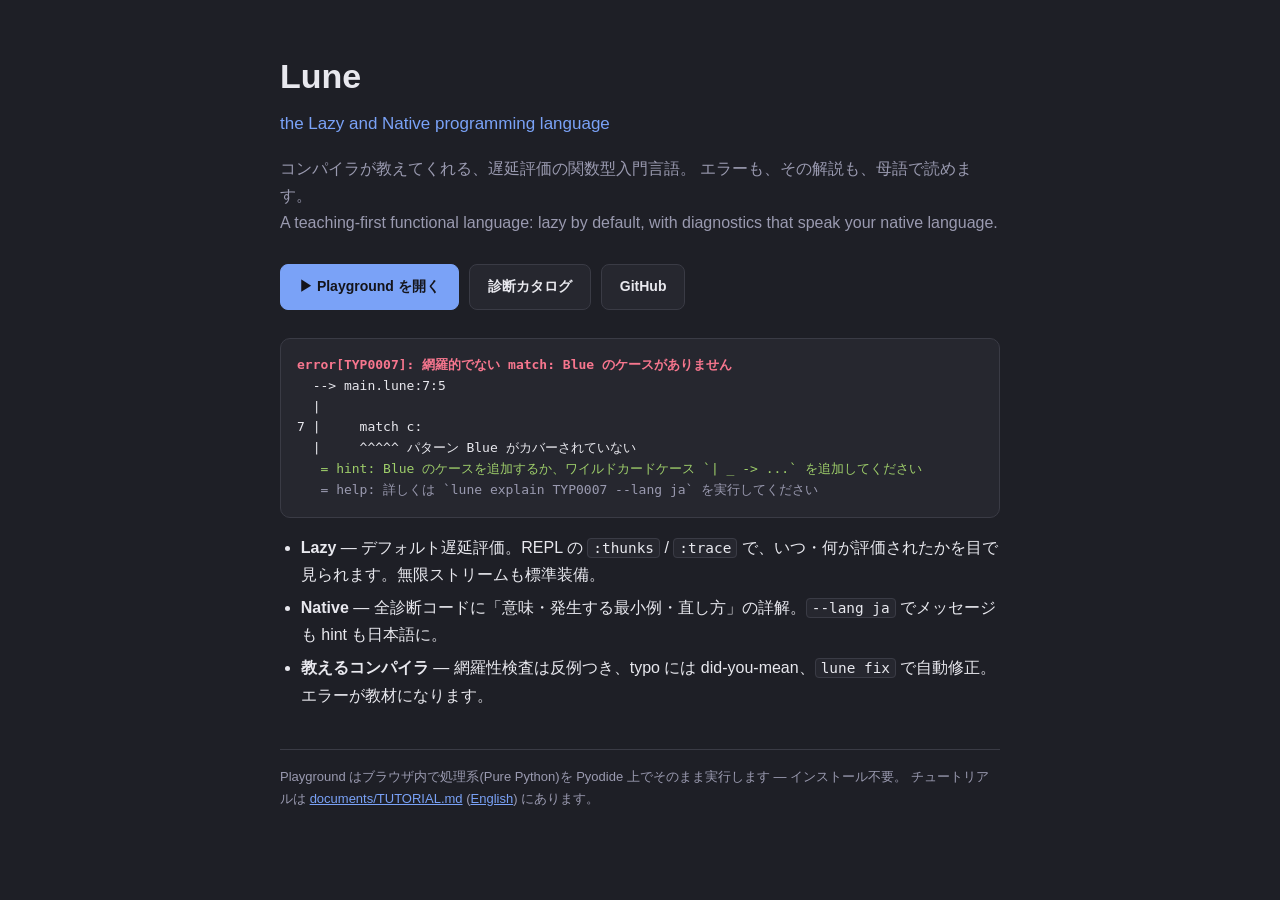
==== index.html @ 10459a68 "chore: ignore .claude/, index the strategy docs, link the English tutorial - .gitignore: `.claude/` " ====
<!DOCTYPE html>
<html lang="ja">
<head>
<meta charset="utf-8">
<meta name="viewport" content="width=device-width, initial-scale=1">
<title>Lune — the Lazy and Native programming language</title>
<style>
  :root {
    --bg: #1e1f26; --panel: #26272f; --border: #3a3b45;
    --fg: #e8e8ee; --dim: #9a9ab0; --accent: #7aa2f7; --hint: #9ece6a; --err: #f7768e;
  }
  * { box-sizing: border-box; }
  body { margin: 0; background: var(--bg); color: var(--fg);
         font-family: -apple-system, "Hiragino Sans", sans-serif; line-height: 1.7; }
  main { max-width: 760px; margin: 0 auto; padding: 48px 20px 64px; }
  h1 { font-size: 34px; margin: 0; }
  .tagline { color: var(--accent); font-size: 17px; margin: 4px 0 0; }
  .lead { color: var(--dim); margin-top: 16px; }
  .links { display: flex; gap: 10px; flex-wrap: wrap; margin: 28px 0; }
  .links a { display: inline-block; padding: 10px 18px; border-radius: 8px;
             text-decoration: none; font-weight: 600; font-size: 14px;
             border: 1px solid var(--border); color: var(--fg); background: var(--panel); }
  .links a.primary { background: var(--accent); border-color: var(--accent); color: #14141a; }
  .links a:hover { border-color: var(--accent); }
  pre { background: var(--panel); border: 1px solid var(--border); border-radius: 10px;
        padding: 16px; overflow-x: auto; font-size: 13px; line-height: 1.6;
        font-family: ui-monospace, "SF Mono", Menlo, monospace; }
  pre .e { color: var(--err); font-weight: 600; }
  pre .h { color: var(--hint); }
  pre .d { color: var(--dim); }
  ul { padding-left: 1.3em; }
  li { margin: 6px 0; }
  code { background: var(--panel); border: 1px solid var(--border); border-radius: 4px;
         padding: 1px 5px; font-family: ui-monospace, monospace; font-size: 0.9em; }
  .footer { color: var(--dim); font-size: 13px; margin-top: 40px;
            border-top: 1px solid var(--border); padding-top: 16px; }
  a { color: var(--accent); }
</style>
</head>
<body>
<main>
  <h1>Lune</h1>
  <p class="tagline">the Lazy and Native programming language</p>
  <p class="lead">
    コンパイラが教えてくれる、遅延評価の関数型入門言語。
    エラーも、その解説も、母語で読めます。<br>
    <span style="color: var(--dim)">A teaching-first functional language: lazy by default,
    with diagnostics that speak your native language.</span>
  </p>

  <div class="links">
    <a class="primary" href="playground/">▶ Playground を開く</a>
    <a href="playground/errors.html">診断カタログ</a>
    <a href="https://github.com/koide55/lune-lang">GitHub</a>
  </div>

<pre><span class="e">error[TYP0007]: 網羅的でない match: Blue のケースがありません</span>
  --> main.lune:7:5
  |
7 |     match c:
  |     ^^^^^ パターン Blue がカバーされていない
   <span class="h">= hint: Blue のケースを追加するか、ワイルドカードケース `| _ -> ...` を追加してください</span>
   <span class="d">= help: 詳しくは `lune explain TYP0007 --lang ja` を実行してください</span></pre>

  <ul>
    <li><strong>Lazy</strong> — デフォルト遅延評価。REPL の <code>:thunks</code> / <code>:trace</code> で、いつ・何が評価されたかを目で見られます。無限ストリームも標準装備。</li>
    <li><strong>Native</strong> — 全診断コードに「意味・発生する最小例・直し方」の詳解。<code>--lang ja</code> でメッセージも hint も日本語に。</li>
    <li><strong>教えるコンパイラ</strong> — 網羅性検査は反例つき、typo には did-you-mean、<code>lune fix</code> で自動修正。エラーが教材になります。</li>
  </ul>

  <p class="footer">
    Playground はブラウザ内で処理系(Pure Python)を Pyodide 上でそのまま実行します — インストール不要。
    チュートリアルは <a href="https://github.com/koide55/lune-lang/blob/main/documents/TUTORIAL.md">documents/TUTORIAL.md</a>
    (<a href="https://github.com/koide55/lune-lang/blob/main/documents/TUTORIAL_EN.md">English</a>) にあります。
  </p>
</main>
</body>
</html>
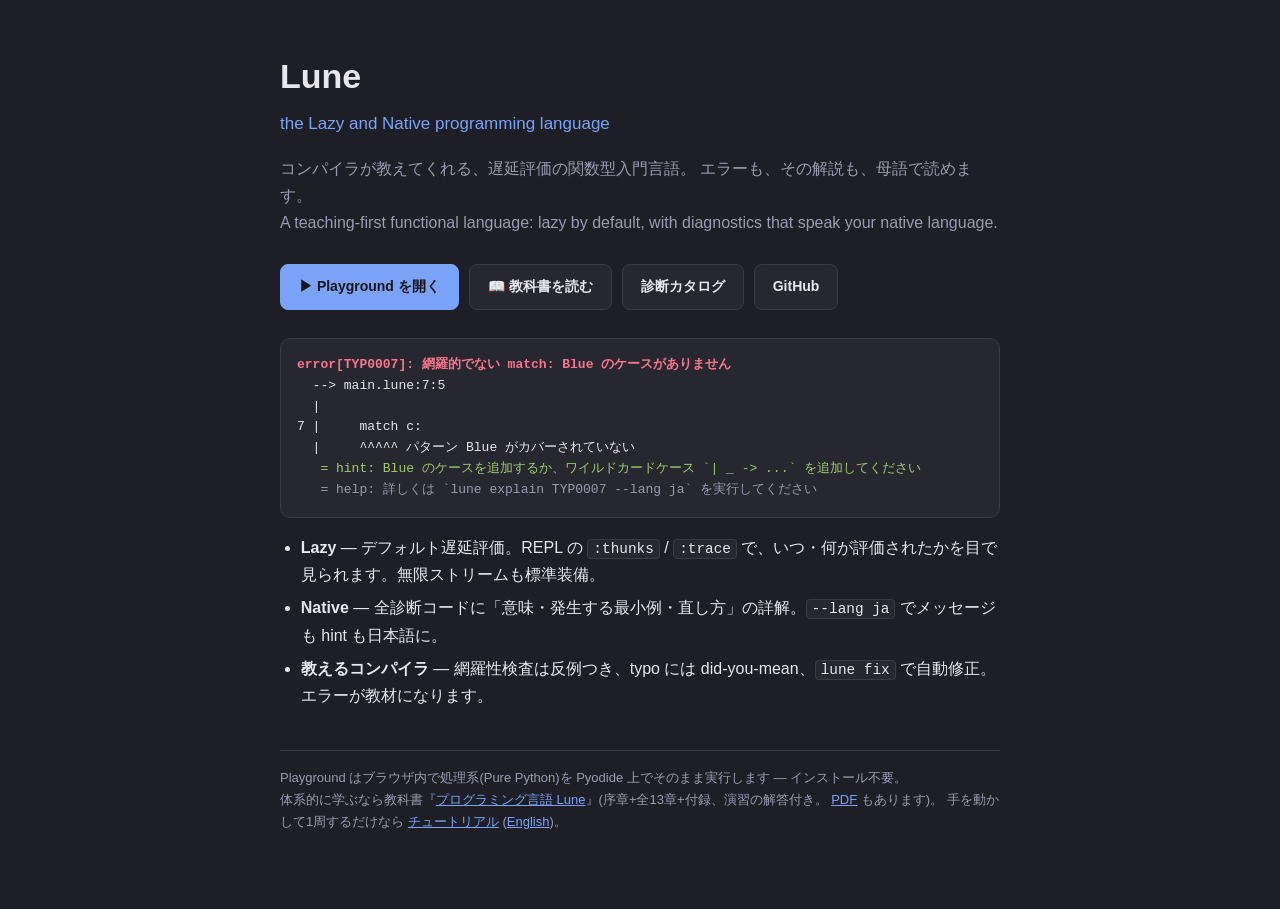
==== commit 5d21c992: "docs: publish the textbook on GitHub Pages and link it from the entry points The book's first draft " ====
--- a/index.html
+++ b/index.html
@@ -50,6 +50,7 @@
 
   <div class="links">
     <a class="primary" href="playground/">▶ Playground を開く</a>
+    <a href="book/">📖 教科書を読む</a>
     <a href="playground/errors.html">診断カタログ</a>
     <a href="https://github.com/koide55/lune-lang">GitHub</a>
   </div>
@@ -69,9 +70,11 @@
   </ul>
 
   <p class="footer">
-    Playground はブラウザ内で処理系(Pure Python)を Pyodide 上でそのまま実行します — インストール不要。
-    チュートリアルは <a href="https://github.com/koide55/lune-lang/blob/main/documents/TUTORIAL.md">documents/TUTORIAL.md</a>
-    (<a href="https://github.com/koide55/lune-lang/blob/main/documents/TUTORIAL_EN.md">English</a>) にあります。
+    Playground はブラウザ内で処理系(Pure Python)を Pyodide 上でそのまま実行します — インストール不要。<br>
+    体系的に学ぶなら教科書『<a href="book/">プログラミング言語 Lune</a>』(序章+全13章+付録、演習の解答付き。
+    <a href="book/lune-book.pdf">PDF</a> もあります)。
+    手を動かして1周するだけなら <a href="https://github.com/koide55/lune-lang/blob/main/documents/TUTORIAL.md">チュートリアル</a>
+    (<a href="https://github.com/koide55/lune-lang/blob/main/documents/TUTORIAL_EN.md">English</a>)。
   </p>
 </main>
 </body>
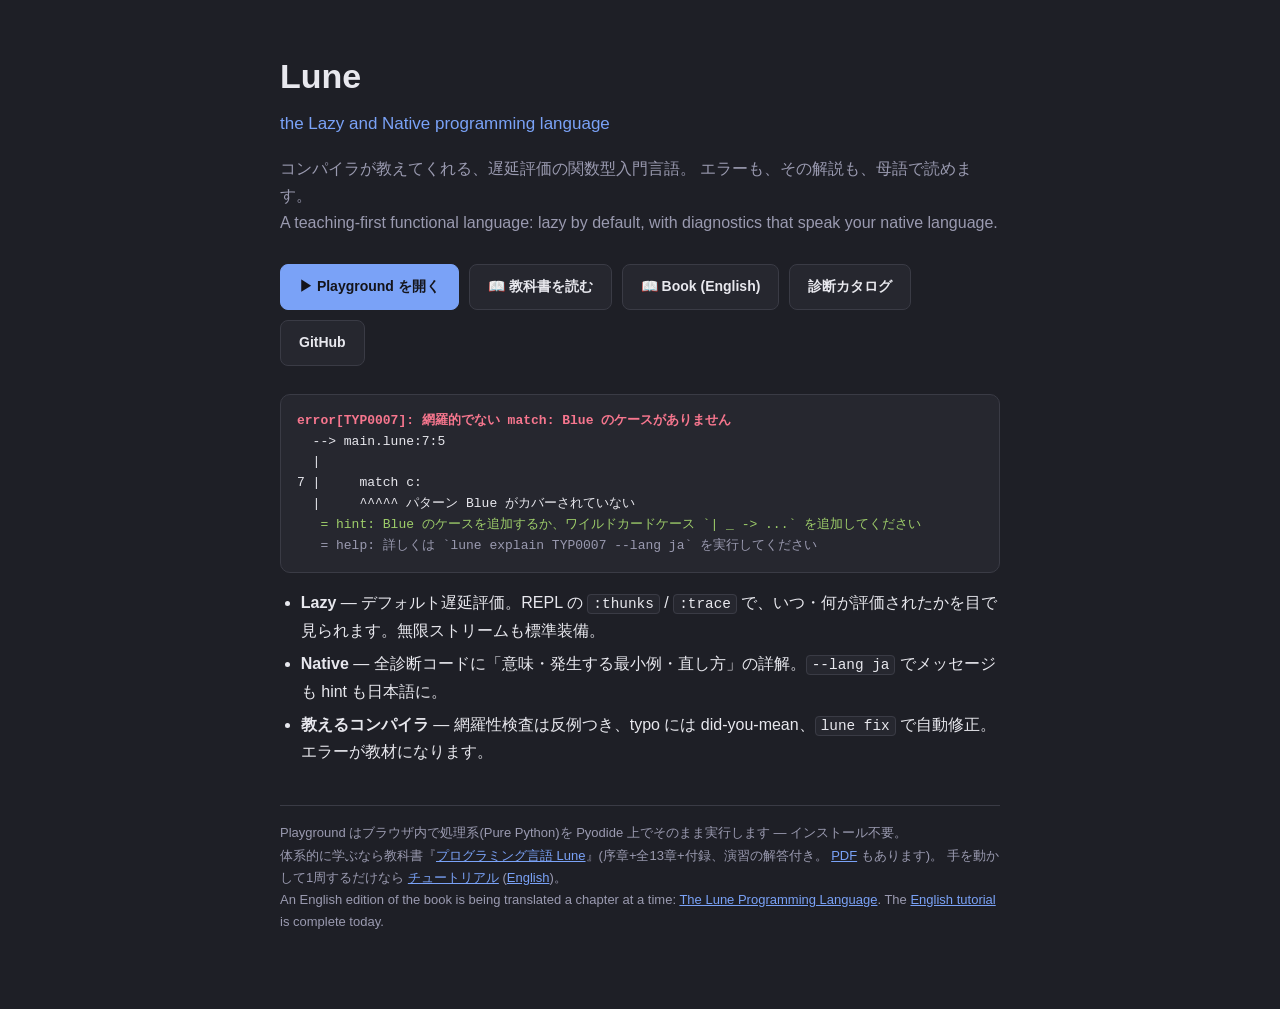
==== commit 40d5ecdb: "docs(book-en): start the English edition — preface and chapter 1 The tutorial was the only way into " ====
--- a/index.html
+++ b/index.html
@@ -51,6 +51,7 @@
   <div class="links">
     <a class="primary" href="playground/">▶ Playground を開く</a>
     <a href="book/">📖 教科書を読む</a>
+    <a href="book/en/">📖 Book (English)</a>
     <a href="playground/errors.html">診断カタログ</a>
     <a href="https://github.com/koide55/lune-lang">GitHub</a>
   </div>
@@ -74,7 +75,11 @@
     体系的に学ぶなら教科書『<a href="book/">プログラミング言語 Lune</a>』(序章+全13章+付録、演習の解答付き。
     <a href="book/lune-book.pdf">PDF</a> もあります)。
     手を動かして1周するだけなら <a href="https://github.com/koide55/lune-lang/blob/main/documents/TUTORIAL.md">チュートリアル</a>
-    (<a href="https://github.com/koide55/lune-lang/blob/main/documents/TUTORIAL_EN.md">English</a>)。
+    (<a href="https://github.com/koide55/lune-lang/blob/main/documents/TUTORIAL_EN.md">English</a>)。<br>
+    <span style="color: var(--dim)">An English edition of the book is being translated a chapter at a time:
+    <a href="book/en/">The Lune Programming Language</a>. The
+    <a href="https://github.com/koide55/lune-lang/blob/main/documents/TUTORIAL_EN.md">English tutorial</a>
+    is complete today.</span>
   </p>
 </main>
 </body>
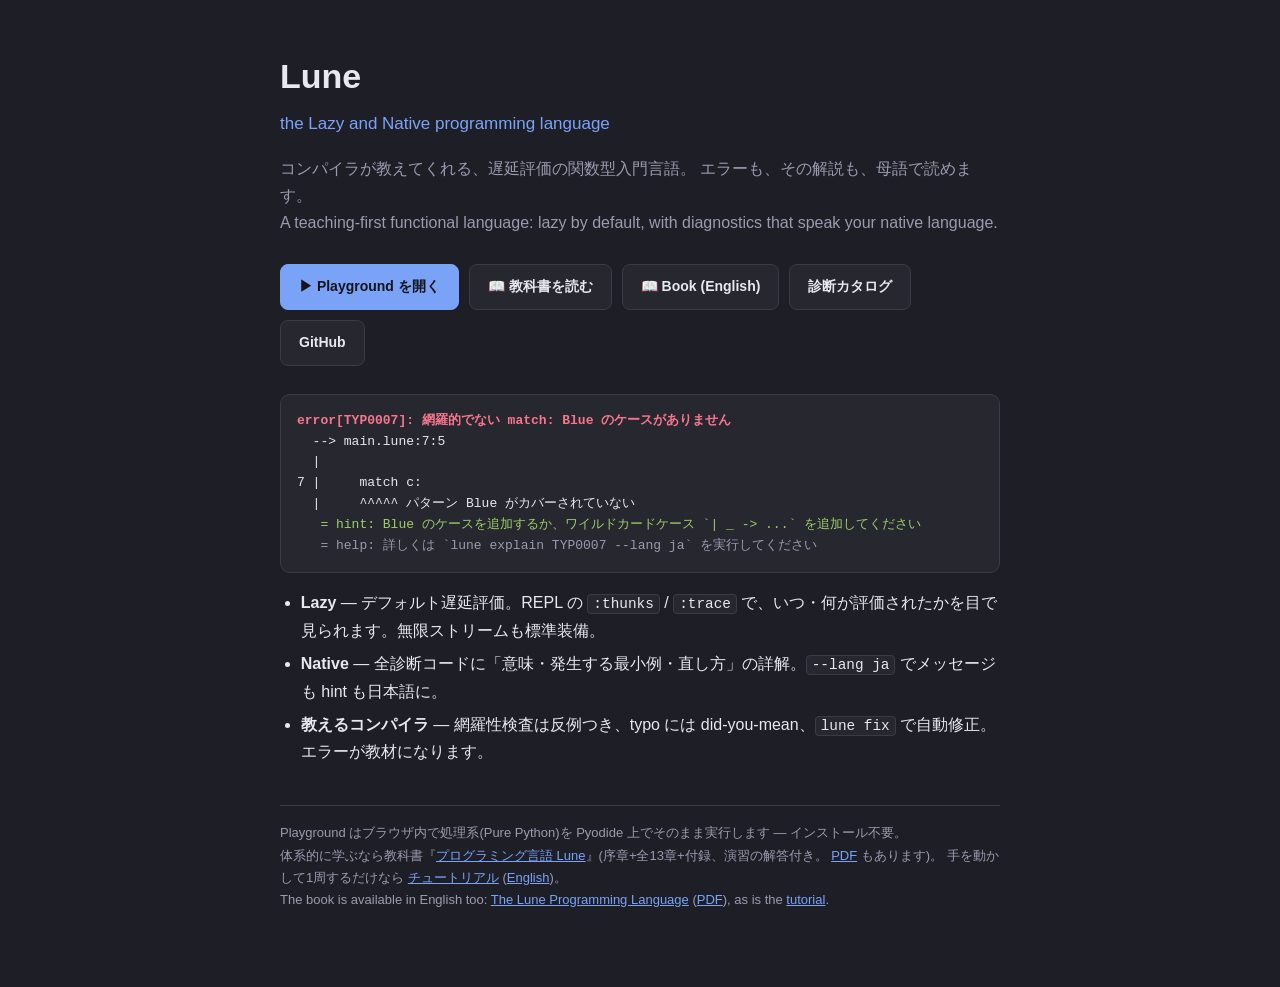
==== commit 3fd8e2c3: "feat(book-en): build the English PDF, and iterate until the page numbers settle The English edition " ====
--- a/index.html
+++ b/index.html
@@ -76,10 +76,9 @@
     <a href="book/lune-book.pdf">PDF</a> もあります)。
     手を動かして1周するだけなら <a href="https://github.com/koide55/lune-lang/blob/main/documents/TUTORIAL.md">チュートリアル</a>
     (<a href="https://github.com/koide55/lune-lang/blob/main/documents/TUTORIAL_EN.md">English</a>)。<br>
-    <span style="color: var(--dim)">An English edition of the book is being translated a chapter at a time:
-    <a href="book/en/">The Lune Programming Language</a>. The
-    <a href="https://github.com/koide55/lune-lang/blob/main/documents/TUTORIAL_EN.md">English tutorial</a>
-    is complete today.</span>
+    <span style="color: var(--dim)">The book is available in English too:
+    <a href="book/en/">The Lune Programming Language</a> (<a href="book/en/lune-book.pdf">PDF</a>),
+    as is the <a href="https://github.com/koide55/lune-lang/blob/main/documents/TUTORIAL_EN.md">tutorial</a>.</span>
   </p>
 </main>
 </body>
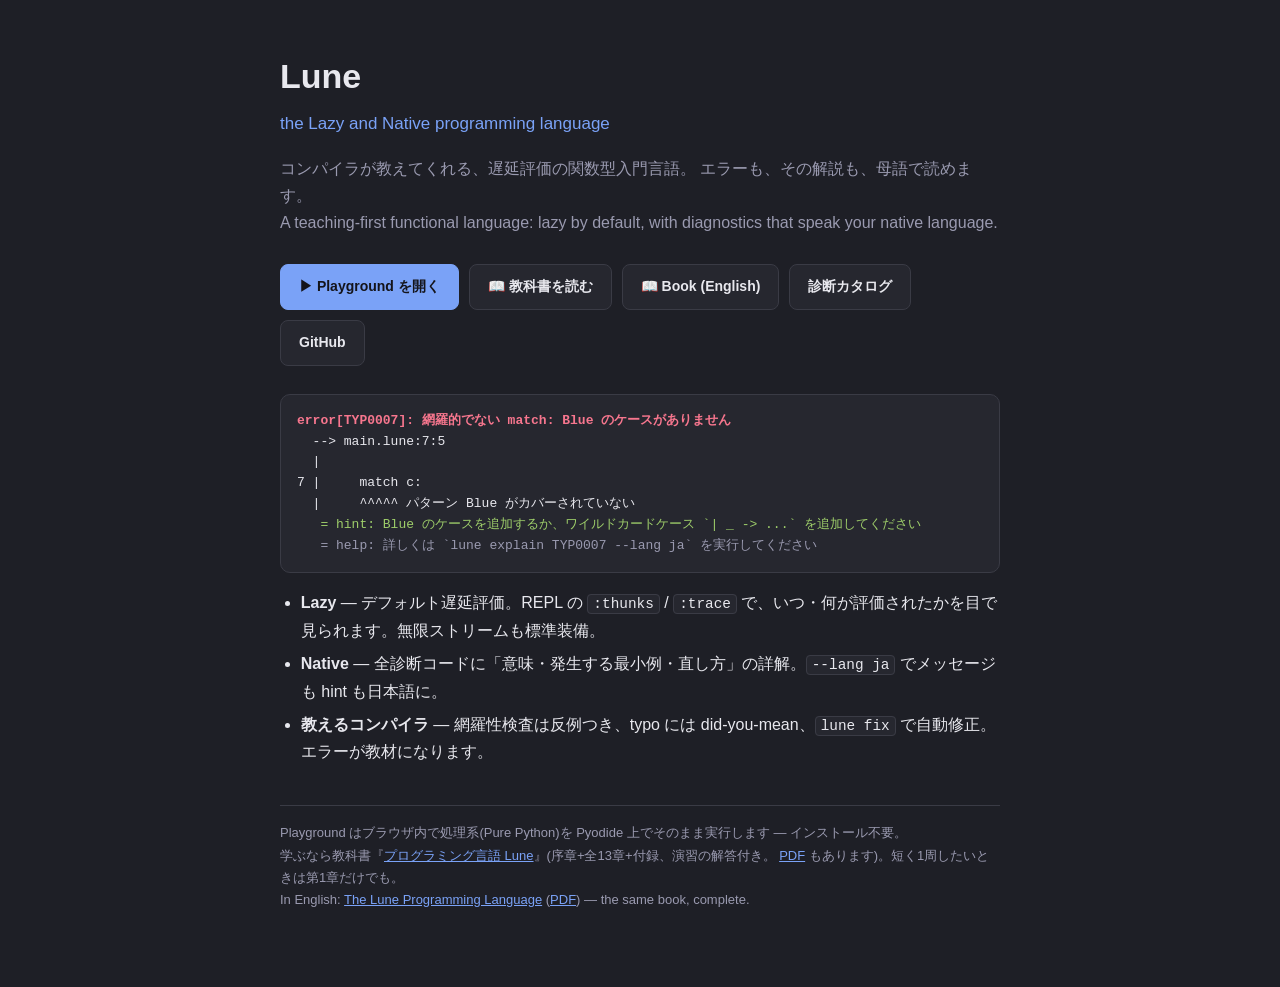
==== commit 5688ec41: "docs: fold the tutorials into the book, and give English readers a way in The tutorials and the book" ====
--- a/index.html
+++ b/index.html
@@ -72,13 +72,10 @@
 
   <p class="footer">
     Playground はブラウザ内で処理系(Pure Python)を Pyodide 上でそのまま実行します — インストール不要。<br>
-    体系的に学ぶなら教科書『<a href="book/">プログラミング言語 Lune</a>』(序章+全13章+付録、演習の解答付き。
-    <a href="book/lune-book.pdf">PDF</a> もあります)。
-    手を動かして1周するだけなら <a href="https://github.com/koide55/lune-lang/blob/main/documents/TUTORIAL.md">チュートリアル</a>
-    (<a href="https://github.com/koide55/lune-lang/blob/main/documents/TUTORIAL_EN.md">English</a>)。<br>
-    <span style="color: var(--dim)">The book is available in English too:
-    <a href="book/en/">The Lune Programming Language</a> (<a href="book/en/lune-book.pdf">PDF</a>),
-    as is the <a href="https://github.com/koide55/lune-lang/blob/main/documents/TUTORIAL_EN.md">tutorial</a>.</span>
+    学ぶなら教科書『<a href="book/">プログラミング言語 Lune</a>』(序章+全13章+付録、演習の解答付き。
+    <a href="book/lune-book.pdf">PDF</a> もあります)。短く1周したいときは第1章だけでも。<br>
+    <span style="color: var(--dim)">In English: <a href="book/en/">The Lune Programming Language</a>
+    (<a href="book/en/lune-book.pdf">PDF</a>) — the same book, complete.</span>
   </p>
 </main>
 </body>
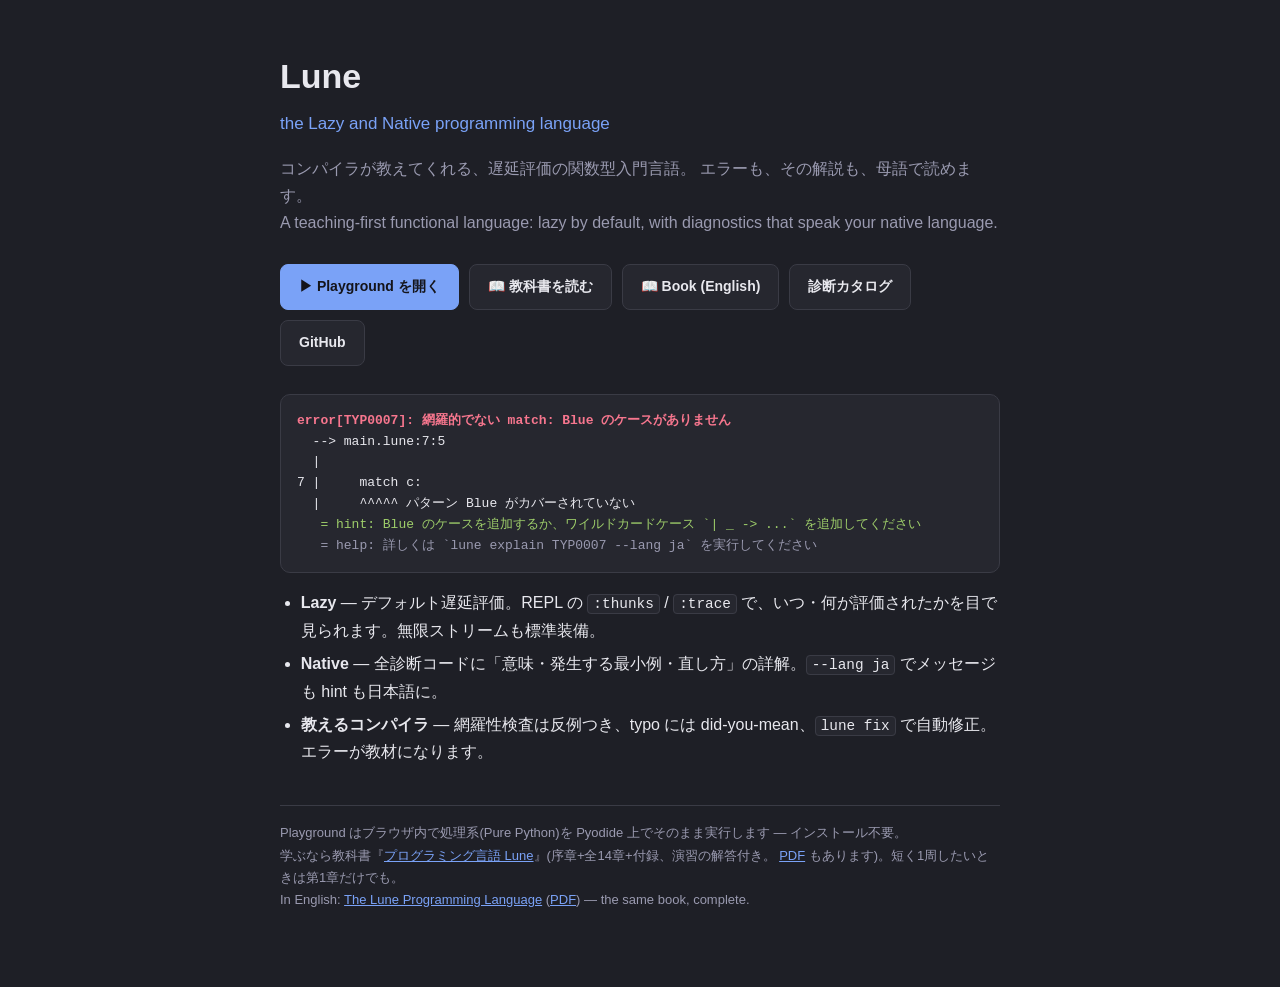
==== commit 356dc0af: "docs(book): chapter 14, "Borrowing Python's Power" A new Part IV with one chapter, in both editions," ====
--- a/index.html
+++ b/index.html
@@ -72,7 +72,7 @@
 
   <p class="footer">
     Playground はブラウザ内で処理系(Pure Python)を Pyodide 上でそのまま実行します — インストール不要。<br>
-    学ぶなら教科書『<a href="book/">プログラミング言語 Lune</a>』(序章+全13章+付録、演習の解答付き。
+    学ぶなら教科書『<a href="book/">プログラミング言語 Lune</a>』(序章+全14章+付録、演習の解答付き。
     <a href="book/lune-book.pdf">PDF</a> もあります)。短く1周したいときは第1章だけでも。<br>
     <span style="color: var(--dim)">In English: <a href="book/en/">The Lune Programming Language</a>
     (<a href="book/en/lune-book.pdf">PDF</a>) — the same book, complete.</span>
